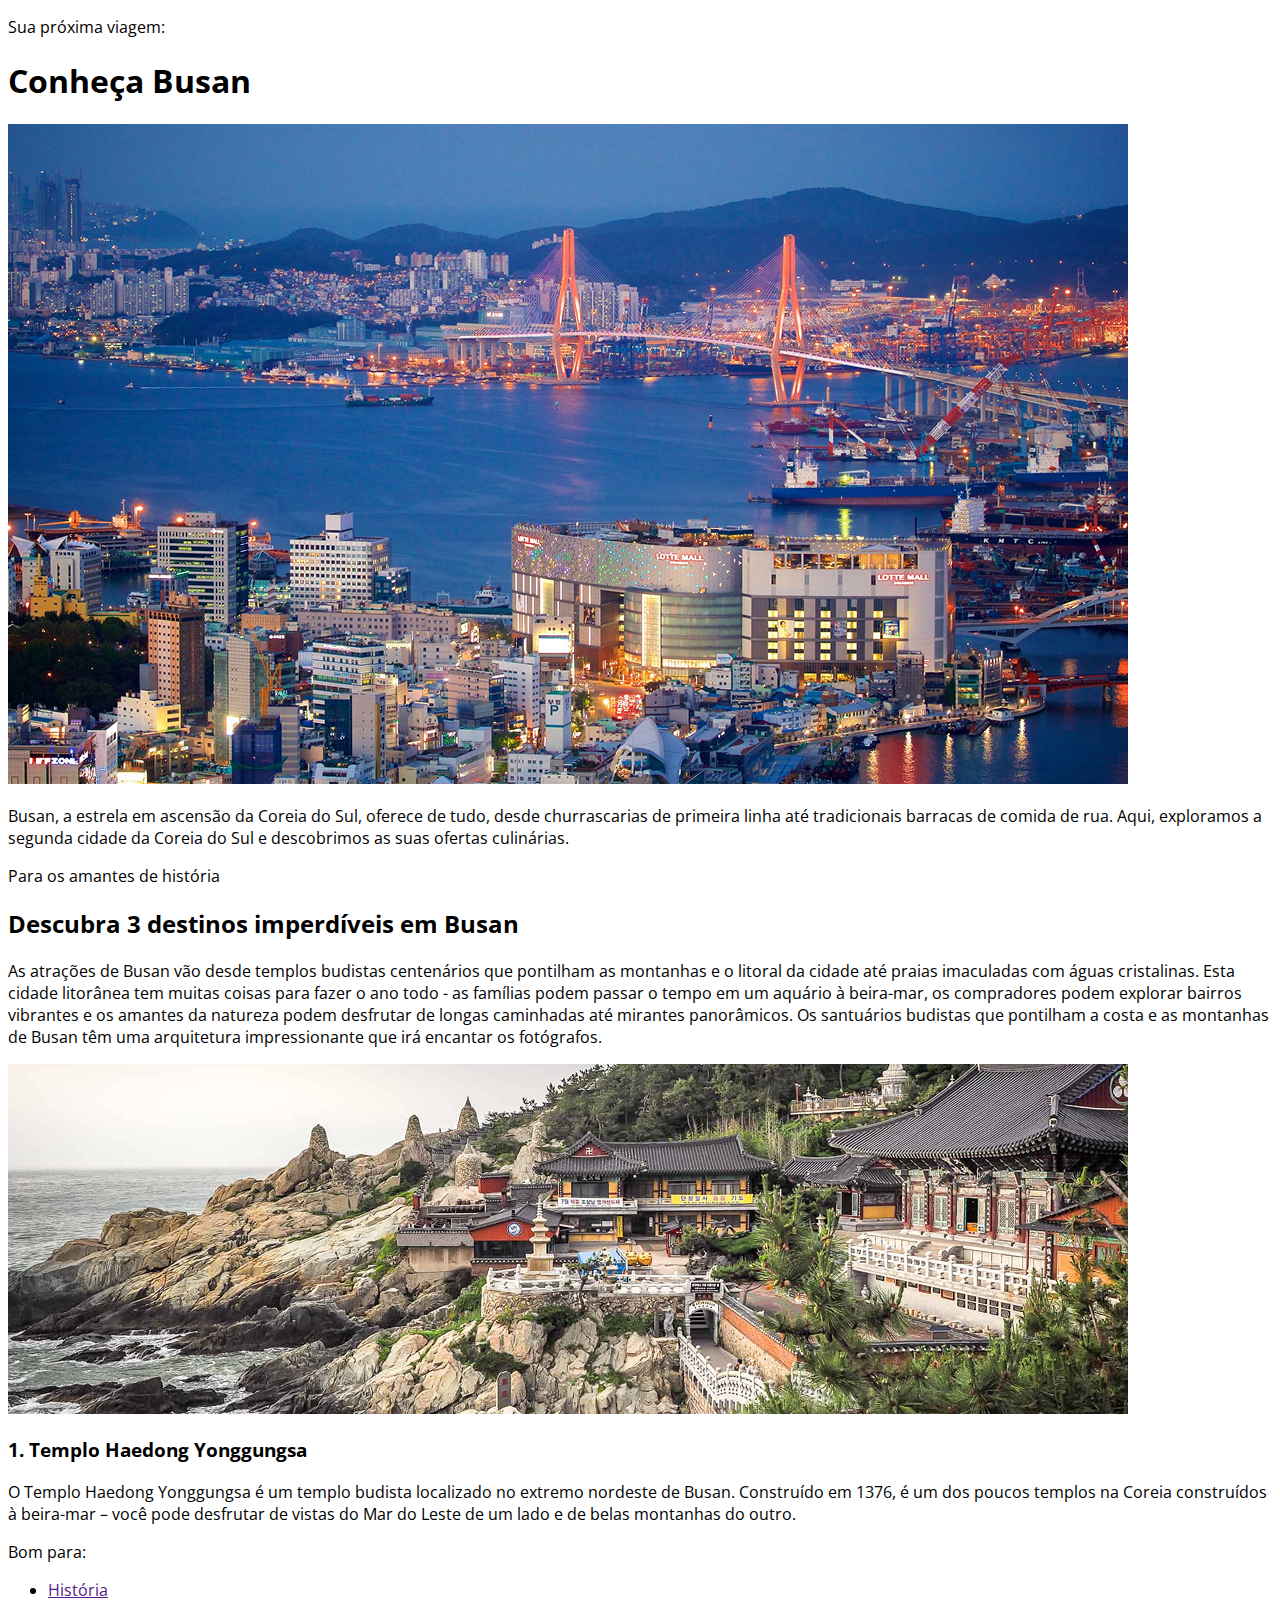
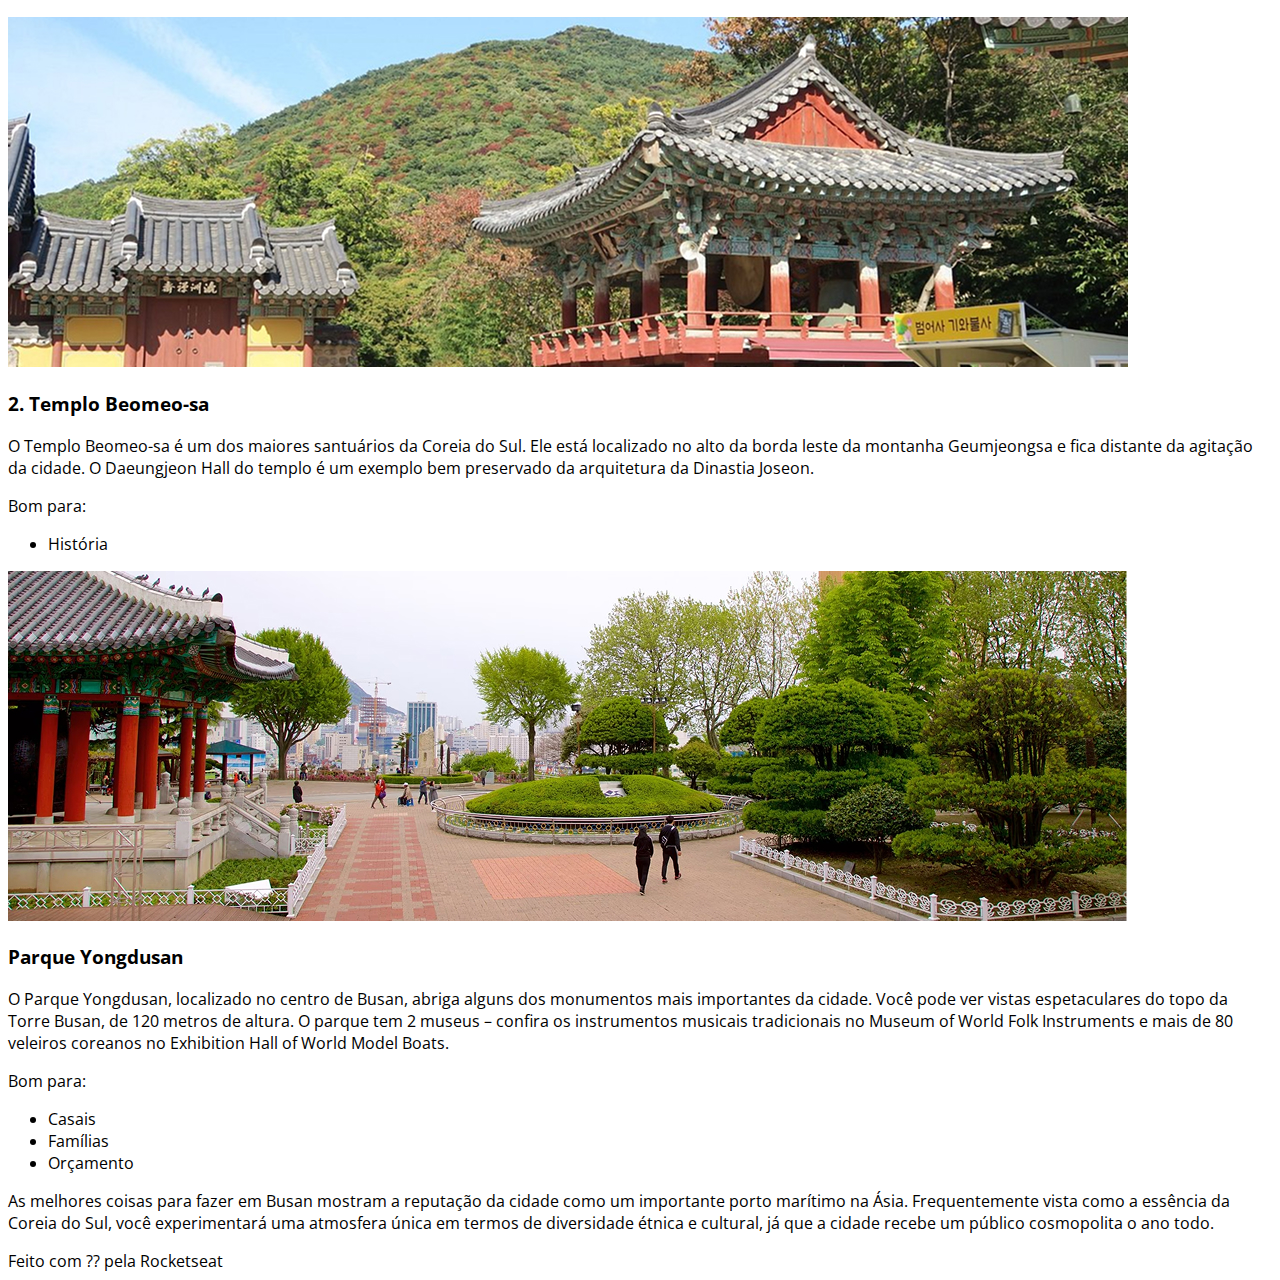
==== Local-Turistico/index.html @ 61eec445 "Estrutura HTML e adição de imagens" ====
<!DOCTYPE html>
<html lang="pt-br">
<head>
    <link rel="preconnect" href="https://fonts.googleapis.com">
    <link rel="preconnect" href="https://fonts.gstatic.com" crossorigin>
    <link href="https://fonts.googleapis.com/css2?family=Open+Sans:ital,wght@0,300..800;1,300..800&display=swap" rel="stylesheet">
    <meta charset="UTF-8">
    <meta name="viewport" content="width=device-width, initial-scale=1.0">
    <title>Local Turístico</title>
    <link rel="stylesheet" href="css/style.css">
</head>
<body>
    <header>
        <p>Sua próxima viagem:</p>
        <h1>Conheça Busan</h1>
        <img src="assets/image.jpg" alt="">
        <p>Busan, a estrela em ascensão da Coreia do Sul, oferece de tudo, desde churrascarias de primeira linha até tradicionais barracas de comida de rua. Aqui, exploramos a segunda cidade da Coreia do Sul e descobrimos as suas ofertas culinárias.</p>
    </header>
    <main>
        <section id="introdution">
            <p>Para os amantes de história</p>
            <h2>Descubra 3 destinos imperdíveis em Busan</h2>
            <p>
                As atrações de Busan vão desde templos budistas centenários que pontilham as montanhas e o litoral da cidade até praias imaculadas com águas cristalinas. Esta cidade litorânea tem muitas coisas para fazer o ano todo - as famílias podem passar o tempo em um aquário à beira-mar, os compradores podem explorar bairros vibrantes e os amantes da natureza podem desfrutar de longas caminhadas até mirantes panorâmicos.
                Os santuários budistas que pontilham a costa e as montanhas de Busan têm uma arquitetura impressionante que irá encantar os fotógrafos.
            </p>
        </section>
        <section id="Templo-Haedong-Yonggungsa">
            <img src="assets/haedong.jpg" alt="">
            <h3>1. Templo Haedong Yonggungsa</h3>
            <p>
                O Templo Haedong Yonggungsa é um templo budista localizado no extremo nordeste de Busan. Construído em 1376, é um dos poucos templos na Coreia construídos à beira-mar – você pode desfrutar de vistas do Mar do Leste de um lado e de belas montanhas do outro. 
            </p>
            <p>Bom para:</p>
            <ul>
                <li><a href="">História</a></li>
            </ul>
        </section>
        <section id="Tempo-Beomeo-Sa">
            <img src="assets/beomeo.jpg" alt="">
            <h3>2. Templo Beomeo-sa</h3>
            <p>
                O Templo Beomeo-sa é um dos maiores santuários da Coreia do Sul. Ele está localizado no alto da borda leste da montanha Geumjeongsa e fica distante da agitação da cidade. O Daeungjeon Hall do templo é um exemplo bem preservado da arquitetura da Dinastia Joseon.
            </p>
            <p>Bom para:</p>
            <ul>
                <li>História</li>
            </ul>
        </section>
        <section id="Parque-Yongdusan">
            <img src="assets/yongdusan.jpg" alt="">
            <h3>Parque Yongdusan</h3>
            <p>
                O Parque Yongdusan, localizado no centro de Busan, abriga alguns dos monumentos mais importantes da cidade. Você pode ver vistas espetaculares do topo da Torre Busan, de 120 metros de altura. O parque tem 2 museus – confira os instrumentos musicais tradicionais no Museum of World Folk Instruments e mais de 80 veleiros coreanos no Exhibition Hall of World Model Boats.
            </p>
            <p>Bom para:</p>
            <ul>
                <li>Casais</li>
                <li>Famílias</li>
                <li>Orçamento</li>
            </ul>
        </section>
    </main>
    <p>
        As melhores coisas para fazer em Busan mostram a reputação da cidade como um importante porto marítimo na Ásia. Frequentemente vista como a essência da Coreia do Sul, você experimentará uma atmosfera única em termos de diversidade étnica e cultural, já que a cidade recebe um público cosmopolita o ano todo. 
    </p>
    <footer>
        Feito com ?? pela Rocketseat
    </footer>
</body>
</html>
---- Local-Turistico/css/style.css ----
:root {
    font-family: "Open Sans", sans-serif;
}
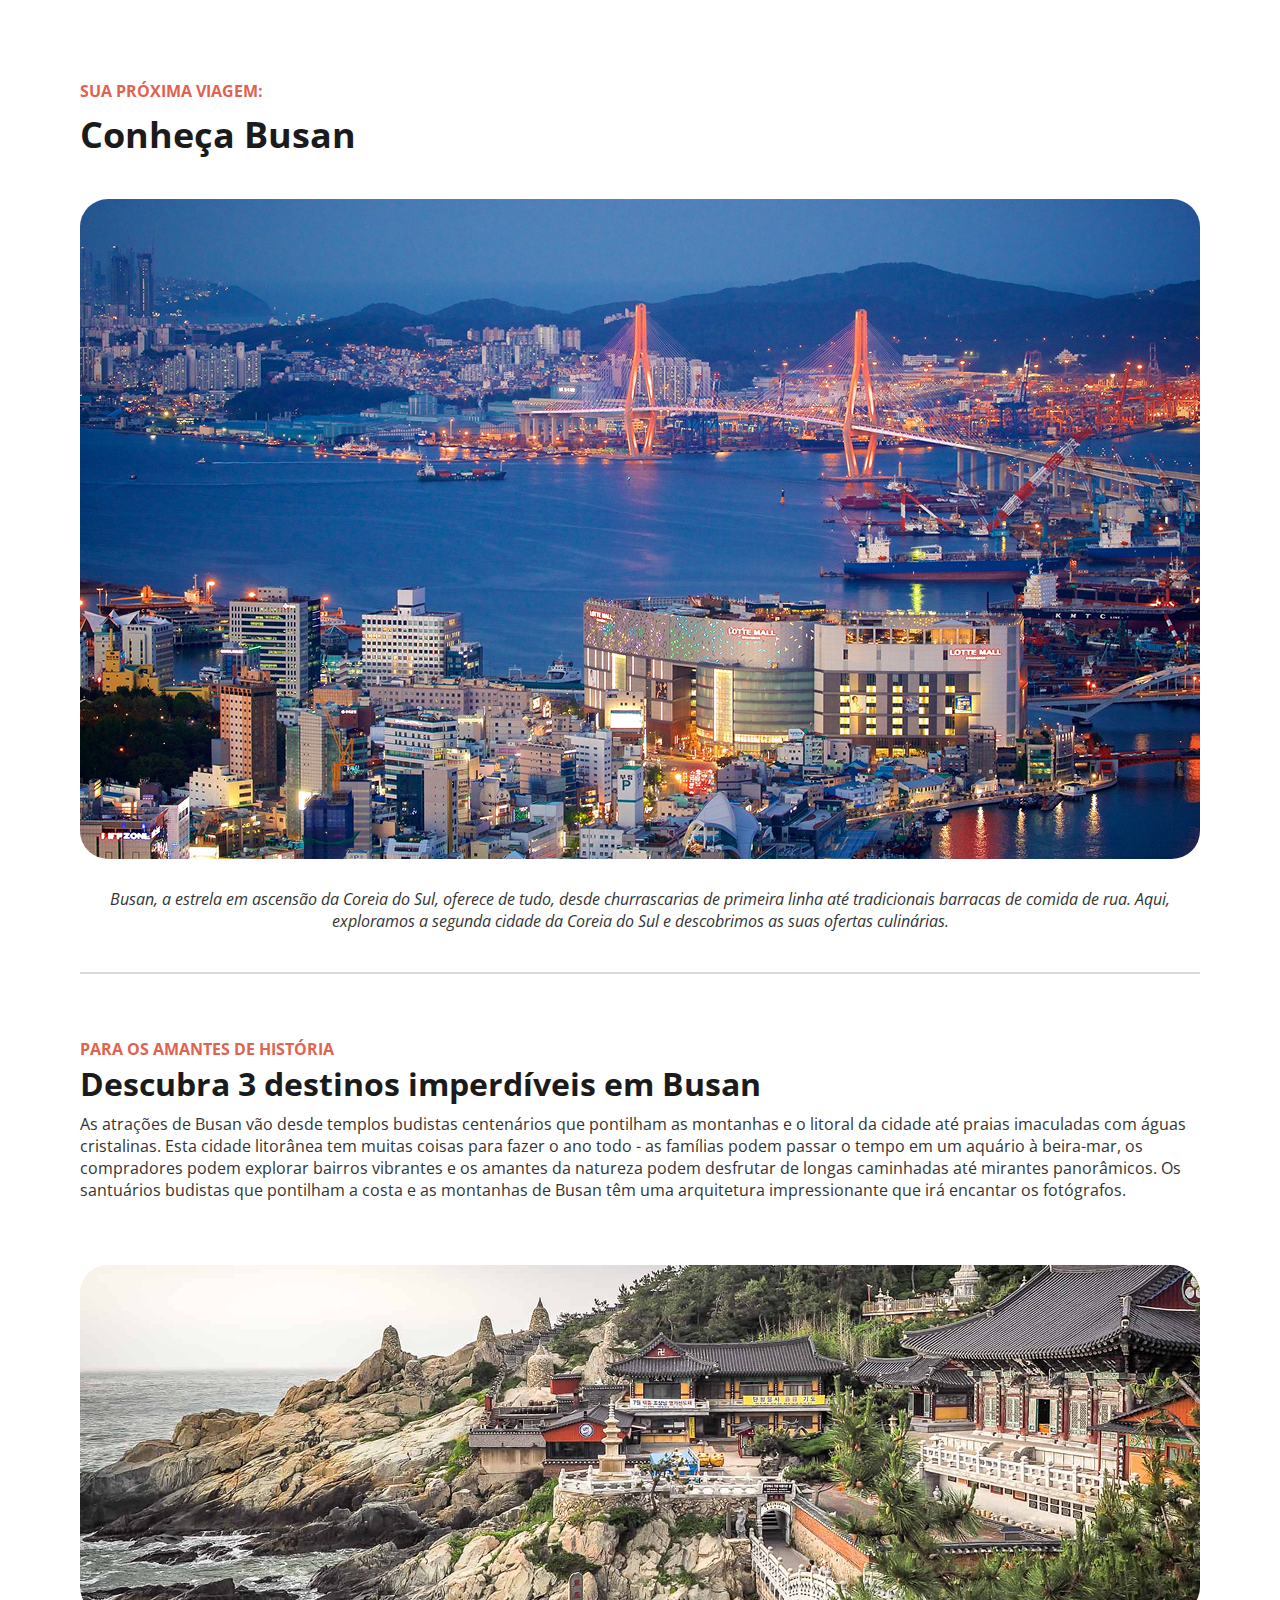
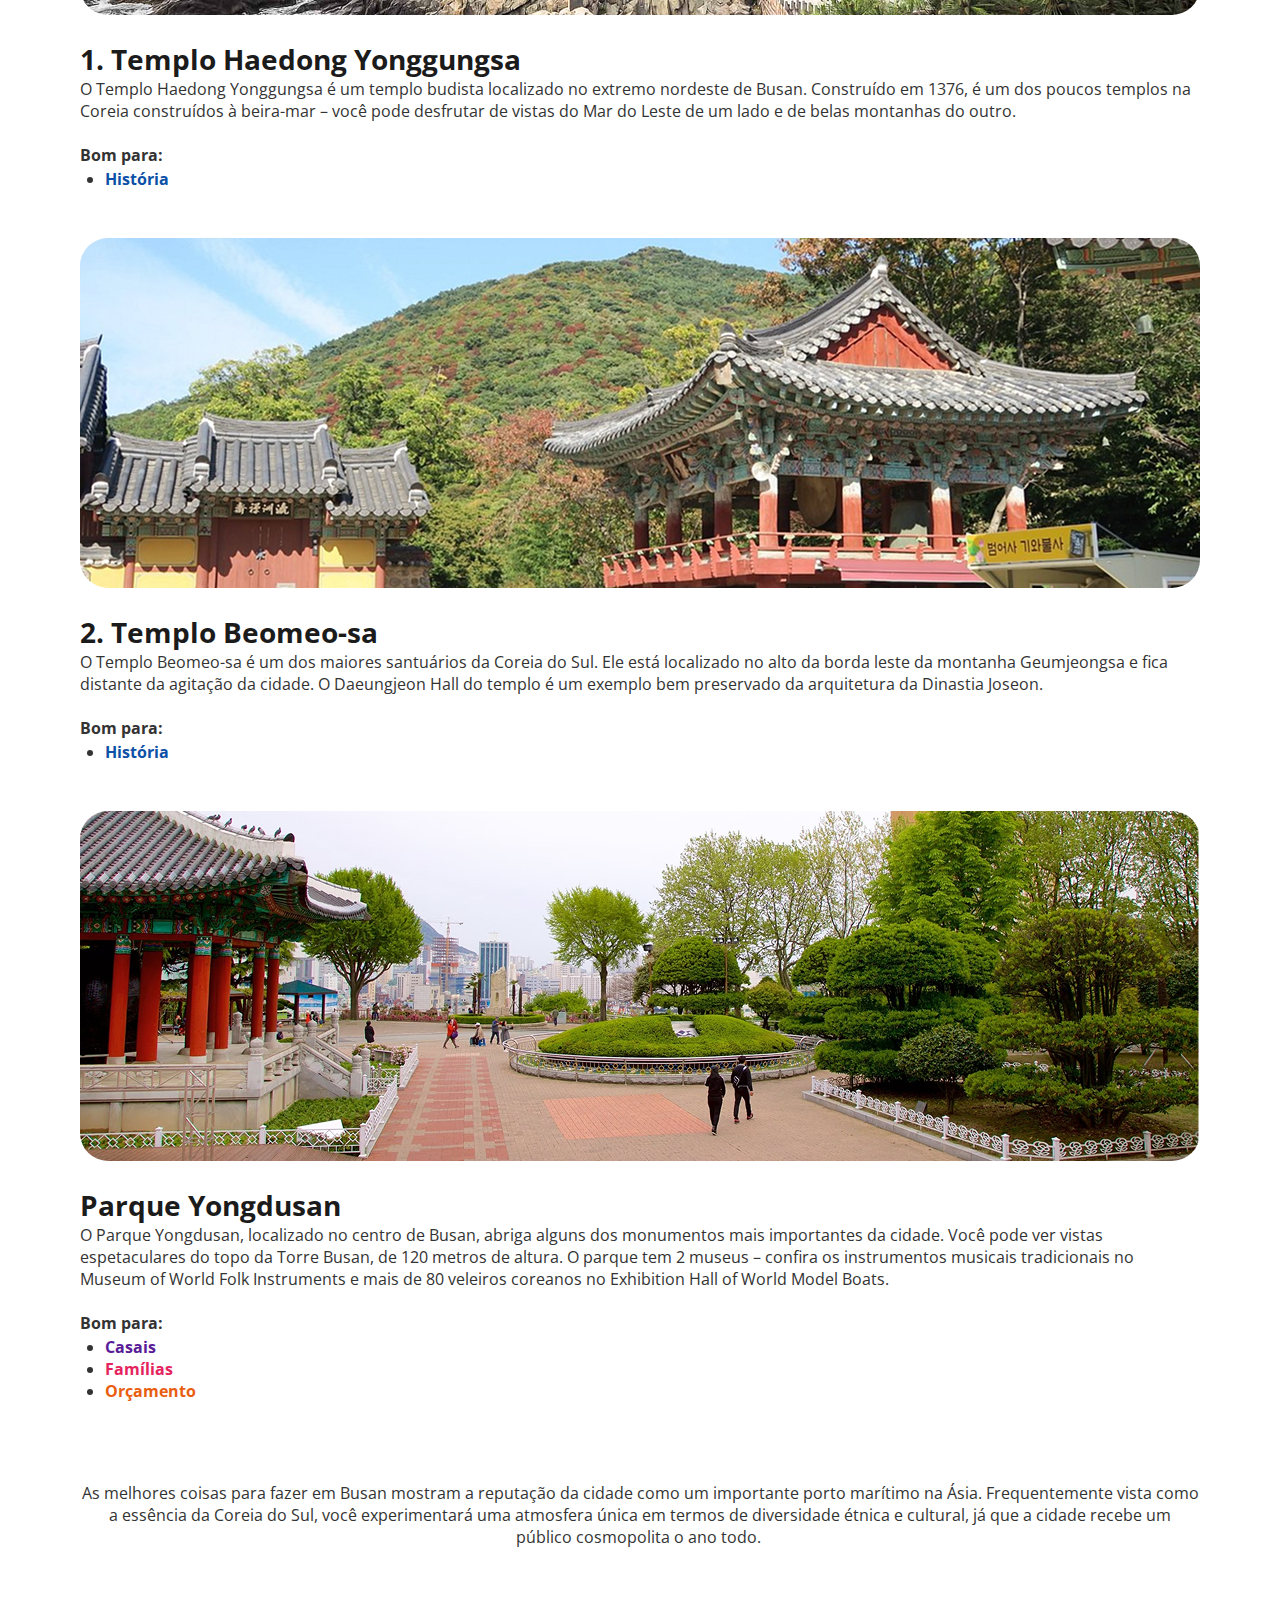
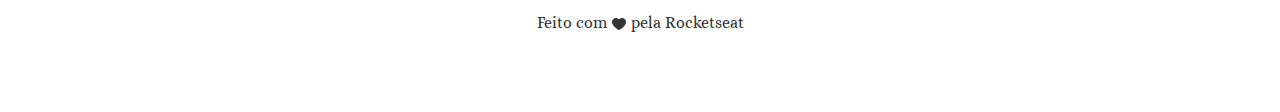
==== commit 050b0465: "Finalização da estilização" ====
--- a/Local-Turistico/index.html
+++ b/Local-Turistico/index.html
@@ -4,6 +4,9 @@
     <link rel="preconnect" href="https://fonts.googleapis.com">
     <link rel="preconnect" href="https://fonts.gstatic.com" crossorigin>
     <link href="https://fonts.googleapis.com/css2?family=Open+Sans:ital,wght@0,300..800;1,300..800&display=swap" rel="stylesheet">
+    <link rel="preconnect" href="https://fonts.googleapis.com">
+    <link rel="preconnect" href="https://fonts.gstatic.com" crossorigin>
+    <link href="https://fonts.googleapis.com/css2?family=Alice&display=swap" rel="stylesheet">
     <meta charset="UTF-8">
     <meta name="viewport" content="width=device-width, initial-scale=1.0">
     <title>Local Turístico</title>
@@ -11,53 +14,54 @@
 </head>
 <body>
     <header>
-        <p>Sua próxima viagem:</p>
+        <p class="emphasis">Sua próxima viagem:</p>
         <h1>Conheça Busan</h1>
         <img src="assets/image.jpg" alt="">
         <p>Busan, a estrela em ascensão da Coreia do Sul, oferece de tudo, desde churrascarias de primeira linha até tradicionais barracas de comida de rua. Aqui, exploramos a segunda cidade da Coreia do Sul e descobrimos as suas ofertas culinárias.</p>
     </header>
+    <hr>
     <main>
         <section id="introdution">
-            <p>Para os amantes de história</p>
+            <p class="emphasis">Para os amantes de história</p>
             <h2>Descubra 3 destinos imperdíveis em Busan</h2>
             <p>
                 As atrações de Busan vão desde templos budistas centenários que pontilham as montanhas e o litoral da cidade até praias imaculadas com águas cristalinas. Esta cidade litorânea tem muitas coisas para fazer o ano todo - as famílias podem passar o tempo em um aquário à beira-mar, os compradores podem explorar bairros vibrantes e os amantes da natureza podem desfrutar de longas caminhadas até mirantes panorâmicos.
                 Os santuários budistas que pontilham a costa e as montanhas de Busan têm uma arquitetura impressionante que irá encantar os fotógrafos.
             </p>
         </section>
-        <section id="Templo-Haedong-Yonggungsa">
+        <section id="templo-haedong-yonggungsa">
             <img src="assets/haedong.jpg" alt="">
             <h3>1. Templo Haedong Yonggungsa</h3>
             <p>
-                O Templo Haedong Yonggungsa é um templo budista localizado no extremo nordeste de Busan. Construído em 1376, é um dos poucos templos na Coreia construídos à beira-mar – você pode desfrutar de vistas do Mar do Leste de um lado e de belas montanhas do outro. 
+                O Templo Haedong Yonggungsa é um templo budista localizado no extremo nordeste de Busan. Construído em 1376, é um dos poucos templos na Coreia construídos à beira-mar – você pode desfrutar de vistas do Mar do Leste de um lado e de belas montanhas do outro. <br><br>
+                <span class="recomendations">Bom para:</span>
             </p>
-            <p>Bom para:</p>
             <ul>
-                <li><a href="">História</a></li>
+                <li class="history marks">História</li>
             </ul>
         </section>
-        <section id="Tempo-Beomeo-Sa">
+        <section id="tempo-beomeo-sa">
             <img src="assets/beomeo.jpg" alt="">
             <h3>2. Templo Beomeo-sa</h3>
             <p>
-                O Templo Beomeo-sa é um dos maiores santuários da Coreia do Sul. Ele está localizado no alto da borda leste da montanha Geumjeongsa e fica distante da agitação da cidade. O Daeungjeon Hall do templo é um exemplo bem preservado da arquitetura da Dinastia Joseon.
+                O Templo Beomeo-sa é um dos maiores santuários da Coreia do Sul. Ele está localizado no alto da borda leste da montanha Geumjeongsa e fica distante da agitação da cidade. O Daeungjeon Hall do templo é um exemplo bem preservado da arquitetura da Dinastia Joseon.<br><br>
+                <span class="recomendations">Bom para:</span>
             </p>
-            <p>Bom para:</p>
             <ul>
-                <li>História</li>
+                <li class="history marks">História</li>
             </ul>
         </section>
-        <section id="Parque-Yongdusan">
+        <section id="parque-yongdusan">
             <img src="assets/yongdusan.jpg" alt="">
             <h3>Parque Yongdusan</h3>
             <p>
-                O Parque Yongdusan, localizado no centro de Busan, abriga alguns dos monumentos mais importantes da cidade. Você pode ver vistas espetaculares do topo da Torre Busan, de 120 metros de altura. O parque tem 2 museus – confira os instrumentos musicais tradicionais no Museum of World Folk Instruments e mais de 80 veleiros coreanos no Exhibition Hall of World Model Boats.
+                O Parque Yongdusan, localizado no centro de Busan, abriga alguns dos monumentos mais importantes da cidade. Você pode ver vistas espetaculares do topo da Torre Busan, de 120 metros de altura. O parque tem 2 museus – confira os instrumentos musicais tradicionais no Museum of World Folk Instruments e mais de 80 veleiros coreanos no Exhibition Hall of World Model Boats. <br><br>
+                <span class="recomendations">Bom para:</span>
             </p>
-            <p>Bom para:</p>
             <ul>
-                <li>Casais</li>
-                <li>Famílias</li>
-                <li>Orçamento</li>
+                <li id="couples" class="marks">Casais</li>
+                <li id="families" class="marks">Famílias</li>
+                <li id="budget" class="marks">Orçamento</li>
             </ul>
         </section>
     </main>
@@ -65,7 +69,7 @@
         As melhores coisas para fazer em Busan mostram a reputação da cidade como um importante porto marítimo na Ásia. Frequentemente vista como a essência da Coreia do Sul, você experimentará uma atmosfera única em termos de diversidade étnica e cultural, já que a cidade recebe um público cosmopolita o ano todo. 
     </p>
     <footer>
-        Feito com ?? pela Rocketseat
+        Feito com <img src="assets/ph_heart-fill.svg" alt=""> pela Rocketseat
     </footer>
 </body>
 </html>--- a/Local-Turistico/css/style.css
+++ b/Local-Turistico/css/style.css
@@ -1,3 +1,117 @@
 :root {
     font-family: "Open Sans", sans-serif;
+    color: #333333;
+}
+
+body {
+    padding: 72px;
+}
+
+img {
+    border-radius: 28px;
+    width: 100%;
+}
+
+h1 {
+    font-size: 36px;
+    margin: 0px;
+    padding: 0px;
+    margin: 8px auto 40px;
+    color: #1B1B1B;
+}
+
+h2 {
+    font-size: 32px;
+    margin: 2px auto 8px;
+    padding: 0px;
+    color: #1B1B1B;
+}
+
+h3 {
+    font-size: 28px;
+    margin: 0px;
+    padding: 0px;
+    margin-top: 20px;
+    color: #1B1B1B;
+}
+
+p {
+    margin: 0px;
+}
+header img + p {
+    margin-top: 24px;
+    font-style: italic;
+    text-align: center;
+}
+
+.emphasis {
+    text-transform: uppercase;
+    color: #E1624F;
+    font-weight: bold;
+}
+
+hr {
+    border: solid 1px#D9D9D9;
+    margin: 40px auto 64px;
+}
+
+#introdution {
+    margin-bottom: 64px;
+}
+
+#templo-haedong-yonggungsa, #tempo-beomeo-sa {
+    margin-bottom: 48px;
+}
+
+#parque-yongdusan {
+    margin-bottom: 80px;
+}
+
+.recomendations {
+    font-weight: bold;
+}
+
+ul {
+    margin-top: 2px;
+    padding-left: 25px;
+}
+
+.history {
+    color: #0C51A7;
+}
+
+#couples {
+    color: #591B98;
+}
+
+#families {
+    color: #E5245E;
+}
+
+#budget {
+    color: #E95E10;
+}
+
+.marks {
+    font-weight: bold;
+}
+
+ul li::marker {
+    color: #333333;
+  }
+
+main + p {
+    text-align: center;
+}
+
+footer {
+    font-family: "Alice", serif;
+    margin-top: 65px;
+    text-align: center;
+}
+
+footer img {
+    height: 16px;
+    width: 16px;
+    vertical-align: middle;
 }